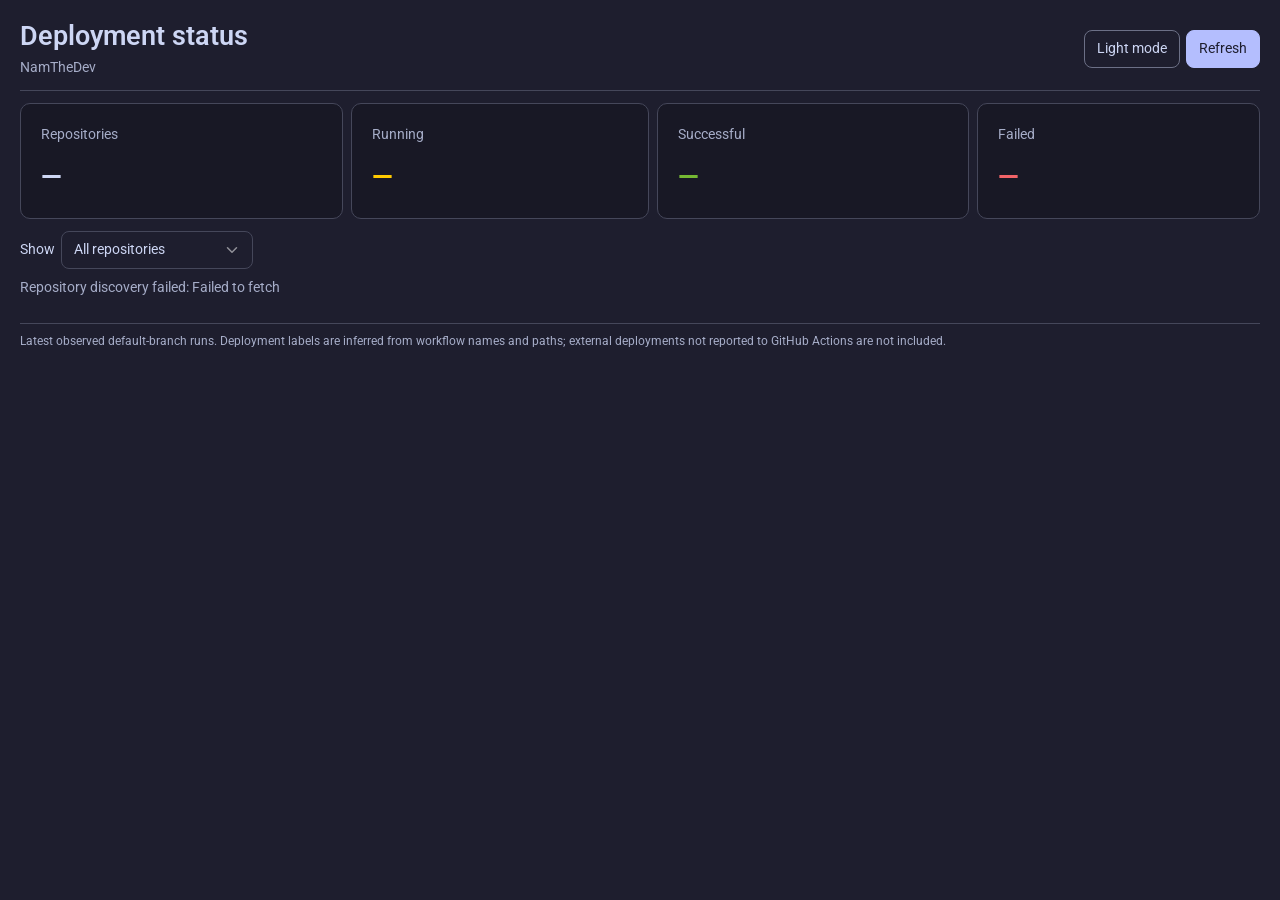
==== index.html @ a5fd9a05 "Add: Create deployment status dashboard 25-11-2026  - Discover public repositories and display defau" ====
<!doctype html>
<html lang="en" data-bs-theme="dark">
<head>
  <meta charset="utf-8">
  <meta name="viewport" content="width=device-width, initial-scale=1">
  <meta name="color-scheme" content="dark">
  <meta name="description" content="GitHub Actions and deployment status for NamTheDev repositories.">
  <title>Deployment status — NamTheDev</title>
  <link rel="preconnect" href="https://fonts.googleapis.com">
  <link rel="preconnect" href="https://fonts.gstatic.com" crossorigin>
  <link rel="stylesheet" href="https://fonts.googleapis.com/css2?family=Roboto:wght@400;500;600;700&display=swap">
  <link rel="stylesheet" href="dashboard/vendor/bootstrap.min.css">
  <link rel="stylesheet" href="design/config.css">
  <script src="dashboard/theme.js"></script>
  <script type="module" src="dashboard/app.mjs"></script>
</head>
<body class="bg-body fg-body">
  <main class="container-fluid p-4 lg:p-6">
    <header class="d-flex flex-wrap align-items-center justify-content-between gap-3 border-bottom pb-4 mb-4">
      <div><h1 class="fs-xl fw-semibold mb-1">Deployment status</h1><a href="https://github.com/NamTheDev" class="fg-3 text-decoration-none">NamTheDev</a></div>
      <div class="d-flex flex-wrap gap-2">
        <button id="theme" type="button" class="btn btn-outline theme-secondary rounded-5">Light mode</button>
        <button id="refresh" type="button" class="btn btn-solid theme-primary rounded-5">Refresh</button>
      </div>
    </header>
    <section aria-label="Workflow summary" class="d-flex flex-wrap gap-3 mb-4">
      <div class="card bg-1 rounded-6 flex-grow-1"><div class="card-body"><div class="fg-3">Repositories</div><strong id="repos-count" class="fs-xl">—</strong></div></div>
      <div class="card bg-1 rounded-6 flex-grow-1"><div class="card-body"><div class="fg-3">Running</div><strong id="running-count" class="fs-xl fg-warning">—</strong></div></div>
      <div class="card bg-1 rounded-6 flex-grow-1"><div class="card-body"><div class="fg-3">Successful</div><strong id="success-count" class="fs-xl fg-success">—</strong></div></div>
      <div class="card bg-1 rounded-6 flex-grow-1"><div class="card-body"><div class="fg-3">Failed</div><strong id="failed-count" class="fs-xl fg-danger">—</strong></div></div>
    </section>
    <div class="d-flex flex-wrap justify-content-between align-items-center gap-3 mb-3">
      <label class="d-flex flex-wrap align-items-center gap-2">Show
        <select id="filter" class="form-control w-auto rounded-5">
          <option value="all">All repositories</option>
          <option value="active">Active repositories</option>
          <option value="deployments">Deployment workflows</option>
          <option value="running">Running workflows</option>
          <option value="failed">Failed workflows</option>
        </select>
      </label>
      <p id="rate" class="fg-3 fs-xs m-0"></p>
    </div>
    <p id="status" class="fg-3 fs-sm mb-3" role="status">Loading public repositories…</p>
    <section id="repositories" class="d-flex flex-column gap-3" aria-label="Repositories"></section>
    <noscript>JavaScript is required to retrieve GitHub workflow statuses.</noscript>
    <footer class="fg-3 fs-xs border-top mt-5 pt-3">Latest observed default-branch runs. Deployment labels are inferred from workflow names and paths; external deployments not reported to GitHub Actions are not included.</footer>
  </main>
</body>
</html>
---- design/config.css ----
/*!
 * MIT License
 *
 * Copyright (c) 2026 NamTheDev
 * Copyright (c) 2021 Catppuccin (palette)
 *
 * Permission is hereby granted, free of charge, to any person obtaining a copy
 * of this software and associated documentation files (the "Software"), to deal
 * in the Software without restriction, including without limitation the rights
 * to use, copy, modify, merge, publish, distribute, sublicense, and/or sell
 * copies of the Software, and to permit persons to whom the Software is
 * furnished to do so, subject to the following conditions:
 *
 * The above copyright notice and this permission notice shall be included in all
 * copies or substantial portions of the Software.
 *
 * THE SOFTWARE IS PROVIDED "AS IS", WITHOUT WARRANTY OF ANY KIND, EXPRESS OR
 * IMPLIED, INCLUDING BUT NOT LIMITED TO THE WARRANTIES OF MERCHANTABILITY,
 * FITNESS FOR A PARTICULAR PURPOSE AND NONINFRINGEMENT. IN NO EVENT SHALL THE
 * AUTHORS OR COPYRIGHT HOLDERS BE LIABLE FOR ANY CLAIM, DAMAGES OR OTHER
 * LIABILITY, WHETHER IN AN ACTION OF CONTRACT, TORT OR OTHERWISE, ARISING FROM,
 * OUT OF OR IN CONNECTION WITH THE SOFTWARE OR THE USE OR OTHER DEALINGS IN THE
 * SOFTWARE.
 */
/* Shared design configuration — no framework distribution or app layout rules.
 * Catppuccin Mocha (dark) / Latte (light), Lavender accent.
 * Palette: https://catppuccin.com/palette/
 * Bootstrap 6 tokens: https://getbootstrap.com/llms-full.txt
 * Load after Bootstrap, before application CSS.
 */
:root,:host{
  /* Typography */
  --font-ui:Roboto,Arial,system-ui,sans-serif;
  --font-mono:ui-monospace,SFMono-Regular,Consolas,monospace;
  --font-size:14px;
  --font-size-title:22px;
  --font-size-heading:16px;
  --font-size-small:12px;
  --line-height:1.55;
  --icon-size:20px;

  /* Density, shape and motion */
  --content-gutter:20px;
  --content-gap:12px;
  --card-inset:14px;
  --pane-inset:12px;
  --sidebar-width:224px;
  --radius-control:8px;
  --radius-card:10px;
  --radius-dialog:12px;
  --motion-duration:0s;

  /* Catppuccin color roles; dark-first */
  color-scheme:dark;
  --base:#1e1e2e;
  --mantle:#181825;
  --crust:#11111b;
  --surface-0:#313244;
  --surface-1:#45475a;
  --surface-2:#585b70;
  --overlay-0:#6c7086;
  --overlay-1:#7f849c;
  --overlay-2:#9399b2;
  --text:#cdd6f4;
  --subtext-0:#a6adc8;
  --subtext-1:#bac2de;
  --accent:#b4befe;
  --accent-ink:#1e1e2e;
  --error:#f38ba8;
  --success:#a6e3a1;
  --warning:#f9e2af;
  --info:#89b4fa;

  /* Framework-independent semantic aliases */
  --bg:var(--base);
  --surface:var(--mantle);
  --raised:var(--surface-0);
  --high:var(--surface-1);
  --outline:var(--overlay-0);
  --outline-soft:var(--surface-1);
  --muted:var(--subtext-0);
  --primary:var(--accent);
  --scrim:#11111bbf;
  --face:var(--surface);

  /* Bootstrap 6 root tokens and theme roles */
  --bs-body-font-family:var(--font-ui);
  --bs-body-font-size:var(--font-size);
  --bs-body-line-height:var(--line-height);
  --bs-font-mono:var(--font-mono);
  --bs-bg-body:var(--base);
  --bs-bg-1:var(--mantle);
  --bs-bg-2:var(--surface-0);
  --bs-bg-3:var(--surface-1);
  --bs-fg-body:var(--text);
  --bs-fg-1:var(--text);
  --bs-fg-2:var(--subtext-1);
  --bs-fg-3:var(--subtext-0);
  --bs-border-color:var(--outline-soft);
  --bs-border-color-translucent:var(--outline-soft);
  --bs-primary-base:var(--accent);
  --bs-primary-fg:var(--accent);
  --bs-primary-fg-emphasis:var(--accent);
  --bs-primary-bg:var(--accent);
  --bs-primary-bg-subtle:color-mix(in srgb,var(--accent) 13%,var(--base));
  --bs-primary-bg-muted:color-mix(in srgb,var(--accent) 23%,var(--base));
  --bs-primary-border:var(--accent);
  --bs-primary-contrast:var(--accent-ink);
  --bs-primary-focus-ring:var(--accent);
  --bs-secondary-base:var(--surface-1);
  --bs-secondary-fg:var(--text);
  --bs-secondary-fg-emphasis:var(--text);
  --bs-secondary-bg:var(--surface-0);
  --bs-secondary-bg-subtle:var(--mantle);
  --bs-secondary-bg-muted:var(--surface-1);
  --bs-secondary-border:var(--outline);
  --bs-secondary-contrast:var(--text);
  --bs-secondary-focus-ring:var(--accent);
  --bs-link-color:var(--accent);
  --bs-link-hover-color:var(--accent);
  --bs-btn-input-font-size:var(--font-size);
  --bs-radius-5:var(--radius-control);
  --bs-radius-6:var(--radius-card);
  --bs-radius-7:var(--radius-dialog);
  --bs-box-shadow:none;
  --bs-box-shadow-sm:none;
  --bs-box-shadow-lg:none;
  --bs-box-shadow-xl:none;
  --bs-box-shadow-inset:none;
}
:root[data-bs-theme="light"],:host([data-bs-theme="light"]){
  color-scheme:light;
  --base:#eff1f5;
  --mantle:#e6e9ef;
  --crust:#dce0e8;
  --surface-0:#ccd0da;
  --surface-1:#bcc0cc;
  --surface-2:#acb0be;
  --overlay-0:#9ca0b0;
  --overlay-1:#8c8fa1;
  --overlay-2:#7c7f93;
  --text:#4c4f69;
  --subtext-0:#6c6f85;
  --subtext-1:#5c5f77;
  --accent:#7287fd;
  --accent-ink:#11111b;
  --error:#d20f39;
  --success:#40a02b;
  --warning:#df8e1d;
  --info:#1e66f5;
  --scrim:#4c4f6966;
  /* Darker accent foreground for accessible text on light surfaces. */
  --bs-primary-fg:#4354b3;
  --bs-primary-fg-emphasis:#4354b3;
  --bs-link-color:#4354b3;
  --bs-link-hover-color:#4354b3;
}
@media (width < 840px){
  :root,:host{--content-gutter:12px}
}
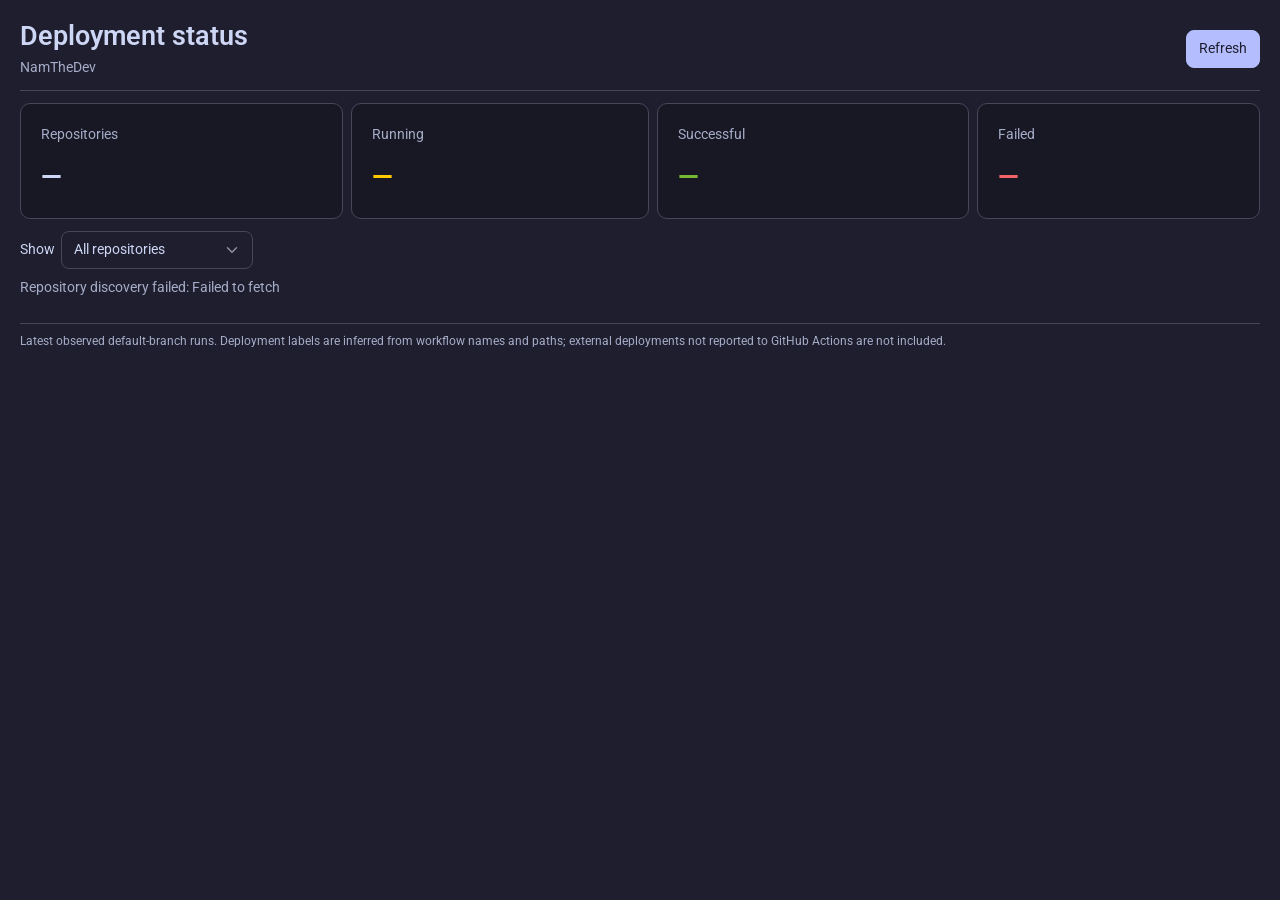
==== commit 4a27d54f: "Update: Standardize fixed dark appearance 25-11-2026  - Remove light mode from the dashboard and can" ====
--- a/index.html
+++ b/index.html
@@ -11,7 +11,6 @@
   <link rel="stylesheet" href="https://fonts.googleapis.com/css2?family=Roboto:wght@400;500;600;700&display=swap">
   <link rel="stylesheet" href="dashboard/vendor/bootstrap.min.css">
   <link rel="stylesheet" href="design/config.css">
-  <script src="dashboard/theme.js"></script>
   <script type="module" src="dashboard/app.mjs"></script>
 </head>
 <body class="bg-body fg-body">
@@ -19,7 +18,6 @@
     <header class="d-flex flex-wrap align-items-center justify-content-between gap-3 border-bottom pb-4 mb-4">
       <div><h1 class="fs-xl fw-semibold mb-1">Deployment status</h1><a href="https://github.com/NamTheDev" class="fg-3 text-decoration-none">NamTheDev</a></div>
       <div class="d-flex flex-wrap gap-2">
-        <button id="theme" type="button" class="btn btn-outline theme-secondary rounded-5">Light mode</button>
         <button id="refresh" type="button" class="btn btn-solid theme-primary rounded-5">Refresh</button>
       </div>
     </header>
--- a/design/config.css
+++ b/design/config.css
@@ -23,7 +23,7 @@
  * SOFTWARE.
  */
 /* Shared design configuration — no framework distribution or app layout rules.
- * Catppuccin Mocha (dark) / Latte (light), Lavender accent.
+ * Catppuccin Mocha (dark only), Lavender accent.
  * Palette: https://catppuccin.com/palette/
  * Bootstrap 6 tokens: https://getbootstrap.com/llms-full.txt
  * Load after Bootstrap, before application CSS.
@@ -50,7 +50,7 @@
   --radius-dialog:12px;
   --motion-duration:0s;
 
-  /* Catppuccin color roles; dark-first */
+  /* Catppuccin color roles; dark only */
   color-scheme:dark;
   --base:#1e1e2e;
   --mantle:#181825;
@@ -128,33 +128,6 @@
   --bs-box-shadow-xl:none;
   --bs-box-shadow-inset:none;
 }
-:root[data-bs-theme="light"],:host([data-bs-theme="light"]){
-  color-scheme:light;
-  --base:#eff1f5;
-  --mantle:#e6e9ef;
-  --crust:#dce0e8;
-  --surface-0:#ccd0da;
-  --surface-1:#bcc0cc;
-  --surface-2:#acb0be;
-  --overlay-0:#9ca0b0;
-  --overlay-1:#8c8fa1;
-  --overlay-2:#7c7f93;
-  --text:#4c4f69;
-  --subtext-0:#6c6f85;
-  --subtext-1:#5c5f77;
-  --accent:#7287fd;
-  --accent-ink:#11111b;
-  --error:#d20f39;
-  --success:#40a02b;
-  --warning:#df8e1d;
-  --info:#1e66f5;
-  --scrim:#4c4f6966;
-  /* Darker accent foreground for accessible text on light surfaces. */
-  --bs-primary-fg:#4354b3;
-  --bs-primary-fg-emphasis:#4354b3;
-  --bs-link-color:#4354b3;
-  --bs-link-hover-color:#4354b3;
-}
 @media (width < 840px){
   :root,:host{--content-gutter:12px}
 }
